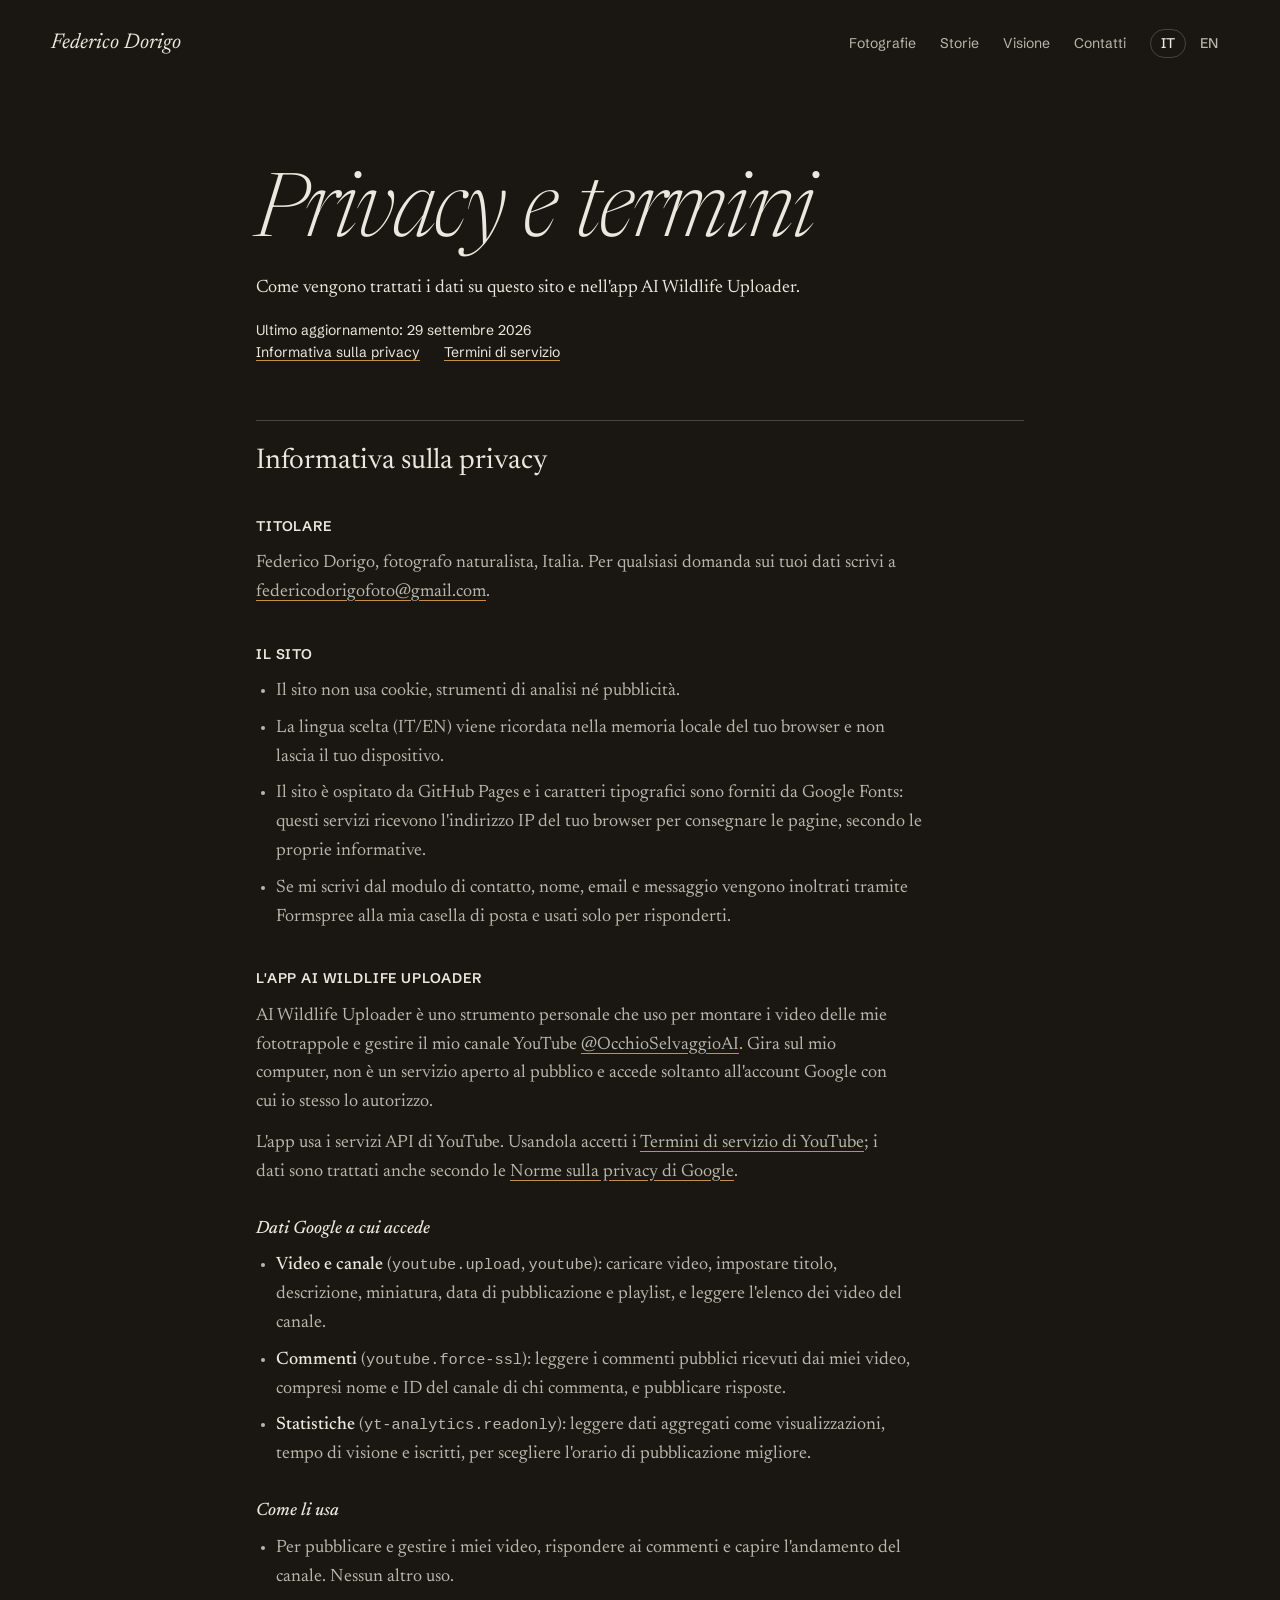
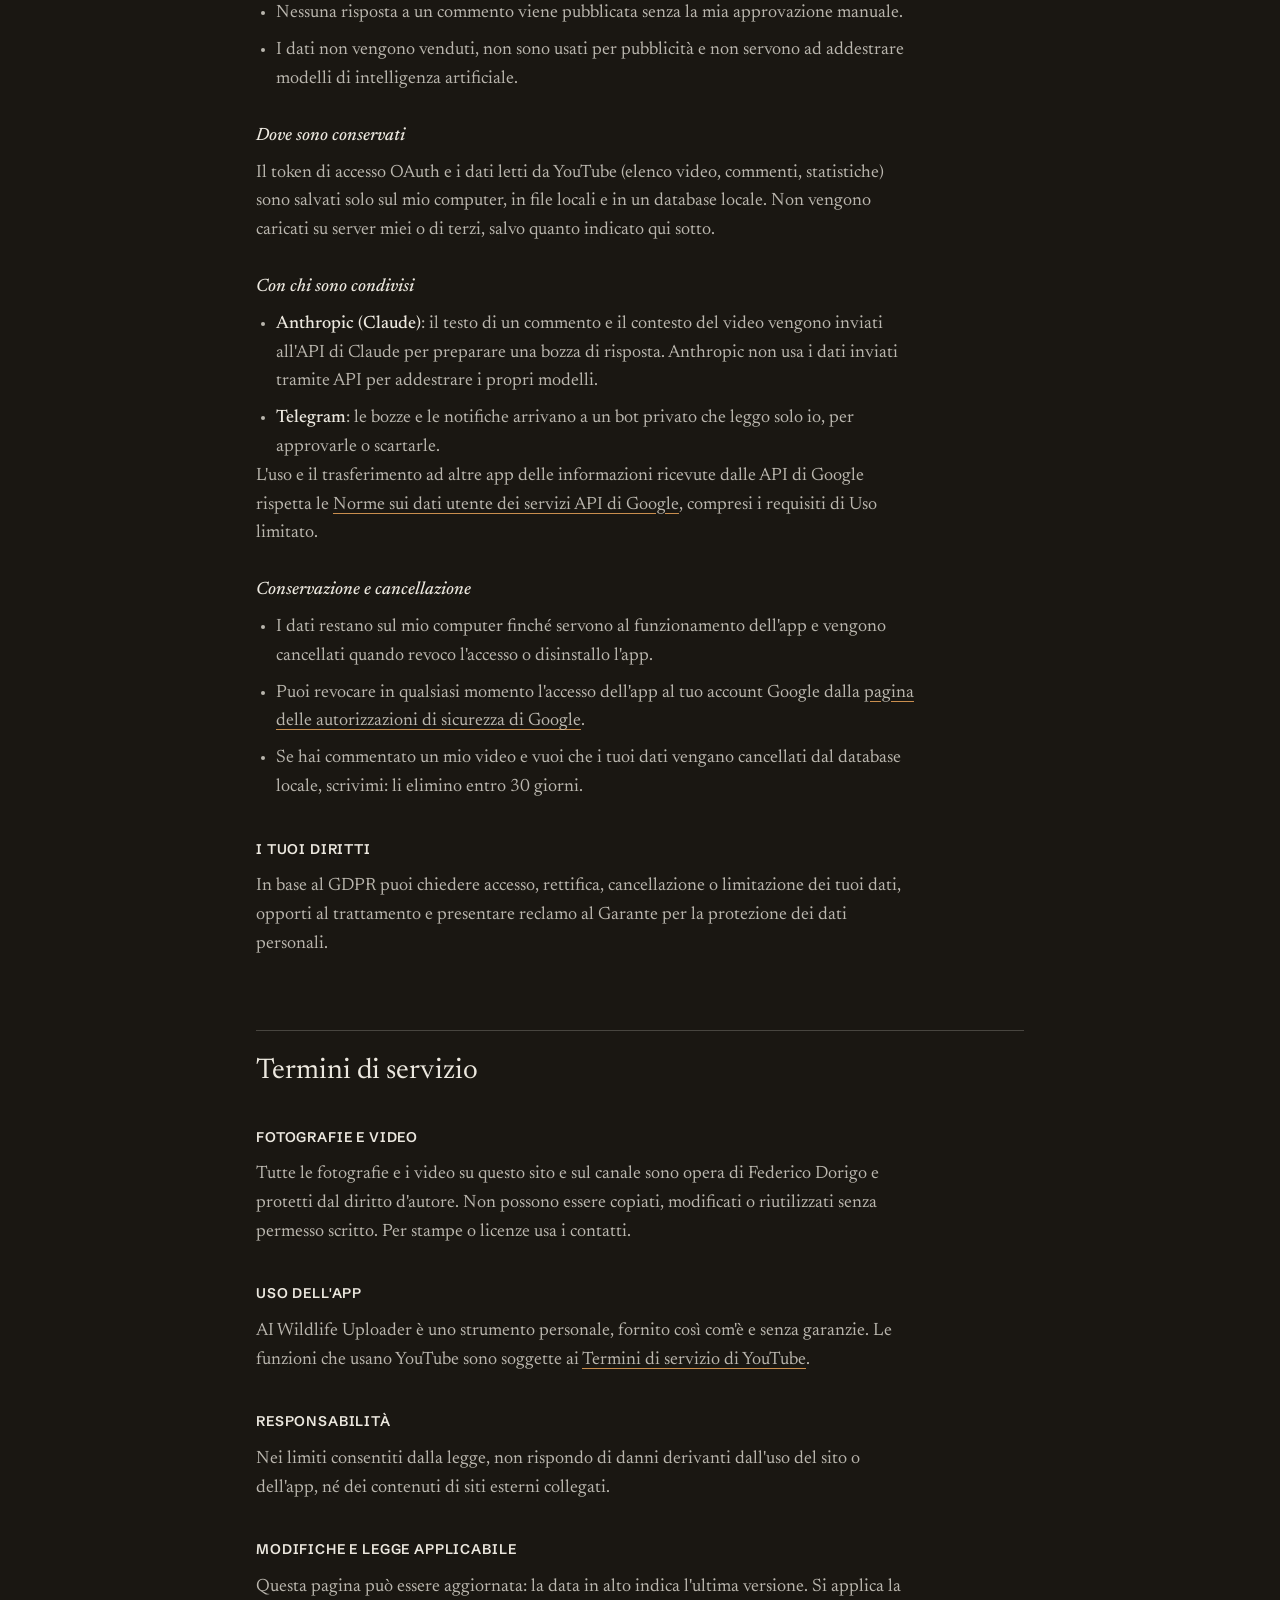
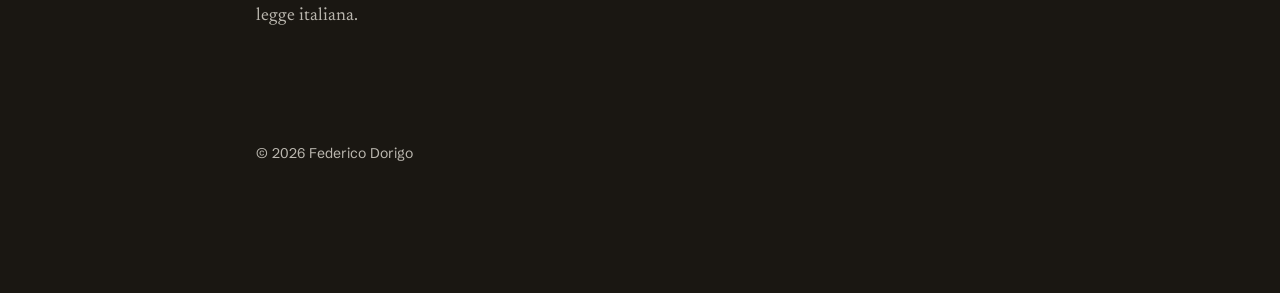
==== privacy.html @ f035ac6f "Add privacy policy and terms of service page Co-Authored-By: Claude Opus 5.5 <noreply@anthropic.com>" ====
<!DOCTYPE html>
<html lang="it" data-title-en="Privacy and Terms | Federico Dorigo">
<head>
    <meta charset="UTF-8">
    <meta name="viewport" content="width=device-width, initial-scale=1.0">
    <title>Privacy e termini | Federico Dorigo</title>
    <meta name="description" content="Informativa sulla privacy e termini di servizio del sito di Federico Dorigo e dell'app AI Wildlife Uploader. Privacy policy and terms of service.">

    <link rel="preconnect" href="https://fonts.googleapis.com">
    <link rel="preconnect" href="https://fonts.gstatic.com" crossorigin>
    <link href="https://fonts.googleapis.com/css2?family=Newsreader:ital,opsz,wght@0,6..72,200..700;1,6..72,200..700&family=Schibsted+Grotesk:wght@400;500;600&display=swap" rel="stylesheet">

    <link rel="stylesheet" href="assets/css/style.css">
</head>
<body class="page-blog" data-tone="night">

    <header class="site-header">
        <a class="wordmark" href="index.html">Federico Dorigo</a>
        <nav class="site-nav" aria-label="Principale" data-en-aria-label="Main">
            <a href="index.html#giornata" data-en="Photographs">Fotografie</a>
            <a href="blog/blog.html" data-en="Stories">Storie</a>
            <a href="index.html#visione" data-en="About">Visione</a>
            <a href="index.html#contatti" data-en="Contact">Contatti</a>
        </nav>
        <div class="lang-switch" role="group" aria-label="Lingua" data-en-aria-label="Language">
            <button type="button" data-lang="it" aria-pressed="true">IT</button>
            <button type="button" data-lang="en" aria-pressed="false">EN</button>
        </div>
    </header>

    <!-- Italiano e inglese sono entrambi nel markup: il CSS mostra quello di <html lang> -->
    <main class="blog legal">

        <!-- ================= ITALIANO ================= -->
        <div class="legal-lang" lang="it">
            <header>
                <h1>Privacy e termini</h1>
                <p>Come vengono trattati i dati su questo sito e nell'app AI Wildlife Uploader.</p>
                <p class="legal-meta">Ultimo aggiornamento: 29 settembre 2026</p>
            </header>

            <nav class="legal-toc" aria-label="Indice">
                <a href="#privacy-it">Informativa sulla privacy</a>
                <a href="#termini-it">Termini di servizio</a>
            </nav>

            <section id="privacy-it">
                <h2>Informativa sulla privacy</h2>

                <h3>Titolare</h3>
                <p>Federico Dorigo, fotografo naturalista, Italia. Per qualsiasi domanda sui tuoi dati scrivi a <a href="mailto:federicodorigofoto@gmail.com">federicodorigofoto@gmail.com</a>.</p>

                <h3>Il sito</h3>
                <ul>
                    <li>Il sito non usa cookie, strumenti di analisi né pubblicità.</li>
                    <li>La lingua scelta (IT/EN) viene ricordata nella memoria locale del tuo browser e non lascia il tuo dispositivo.</li>
                    <li>Il sito è ospitato da GitHub Pages e i caratteri tipografici sono forniti da Google Fonts: questi servizi ricevono l'indirizzo IP del tuo browser per consegnare le pagine, secondo le proprie informative.</li>
                    <li>Se mi scrivi dal modulo di contatto, nome, email e messaggio vengono inoltrati tramite Formspree alla mia casella di posta e usati solo per risponderti.</li>
                </ul>

                <h3>L'app AI Wildlife Uploader</h3>
                <p>AI Wildlife Uploader è uno strumento personale che uso per montare i video delle mie fototrappole e gestire il mio canale YouTube <a href="https://www.youtube.com/@OcchioSelvaggioAI" target="_blank" rel="noopener noreferrer">@OcchioSelvaggioAI</a>. Gira sul mio computer, non è un servizio aperto al pubblico e accede soltanto all'account Google con cui io stesso lo autorizzo.</p>

                <p>L'app usa i servizi API di YouTube. Usandola accetti i <a href="https://www.youtube.com/t/terms" target="_blank" rel="noopener noreferrer">Termini di servizio di YouTube</a>; i dati sono trattati anche secondo le <a href="https://policies.google.com/privacy" target="_blank" rel="noopener noreferrer">Norme sulla privacy di Google</a>.</p>

                <h4>Dati Google a cui accede</h4>
                <ul>
                    <li><strong>Video e canale</strong> (<code>youtube.upload</code>, <code>youtube</code>): caricare video, impostare titolo, descrizione, miniatura, data di pubblicazione e playlist, e leggere l'elenco dei video del canale.</li>
                    <li><strong>Commenti</strong> (<code>youtube.force-ssl</code>): leggere i commenti pubblici ricevuti dai miei video, compresi nome e ID del canale di chi commenta, e pubblicare risposte.</li>
                    <li><strong>Statistiche</strong> (<code>yt-analytics.readonly</code>): leggere dati aggregati come visualizzazioni, tempo di visione e iscritti, per scegliere l'orario di pubblicazione migliore.</li>
                </ul>

                <h4>Come li usa</h4>
                <ul>
                    <li>Per pubblicare e gestire i miei video, rispondere ai commenti e capire l'andamento del canale. Nessun altro uso.</li>
                    <li>Nessuna risposta a un commento viene pubblicata senza la mia approvazione manuale.</li>
                    <li>I dati non vengono venduti, non sono usati per pubblicità e non servono ad addestrare modelli di intelligenza artificiale.</li>
                </ul>

                <h4>Dove sono conservati</h4>
                <p>Il token di accesso OAuth e i dati letti da YouTube (elenco video, commenti, statistiche) sono salvati solo sul mio computer, in file locali e in un database locale. Non vengono caricati su server miei o di terzi, salvo quanto indicato qui sotto.</p>

                <h4>Con chi sono condivisi</h4>
                <ul>
                    <li><strong>Anthropic (Claude)</strong>: il testo di un commento e il contesto del video vengono inviati all'API di Claude per preparare una bozza di risposta. Anthropic non usa i dati inviati tramite API per addestrare i propri modelli.</li>
                    <li><strong>Telegram</strong>: le bozze e le notifiche arrivano a un bot privato che leggo solo io, per approvarle o scartarle.</li>
                </ul>
                <p>L'uso e il trasferimento ad altre app delle informazioni ricevute dalle API di Google rispetta le <a href="https://developers.google.com/terms/api-services-user-data-policy" target="_blank" rel="noopener noreferrer">Norme sui dati utente dei servizi API di Google</a>, compresi i requisiti di Uso limitato.</p>

                <h4>Conservazione e cancellazione</h4>
                <ul>
                    <li>I dati restano sul mio computer finché servono al funzionamento dell'app e vengono cancellati quando revoco l'accesso o disinstallo l'app.</li>
                    <li>Puoi revocare in qualsiasi momento l'accesso dell'app al tuo account Google dalla <a href="https://security.google.com/settings/security/permissions" target="_blank" rel="noopener noreferrer">pagina delle autorizzazioni di sicurezza di Google</a>.</li>
                    <li>Se hai commentato un mio video e vuoi che i tuoi dati vengano cancellati dal database locale, scrivimi: li elimino entro 30 giorni.</li>
                </ul>

                <h3>I tuoi diritti</h3>
                <p>In base al GDPR puoi chiedere accesso, rettifica, cancellazione o limitazione dei tuoi dati, opporti al trattamento e presentare reclamo al Garante per la protezione dei dati personali.</p>
            </section>

            <section id="termini-it">
                <h2>Termini di servizio</h2>

                <h3>Fotografie e video</h3>
                <p>Tutte le fotografie e i video su questo sito e sul canale sono opera di Federico Dorigo e protetti dal diritto d'autore. Non possono essere copiati, modificati o riutilizzati senza permesso scritto. Per stampe o licenze usa i contatti.</p>

                <h3>Uso dell'app</h3>
                <p>AI Wildlife Uploader è uno strumento personale, fornito così com'è e senza garanzie. Le funzioni che usano YouTube sono soggette ai <a href="https://www.youtube.com/t/terms" target="_blank" rel="noopener noreferrer">Termini di servizio di YouTube</a>.</p>

                <h3>Responsabilità</h3>
                <p>Nei limiti consentiti dalla legge, non rispondo di danni derivanti dall'uso del sito o dell'app, né dei contenuti di siti esterni collegati.</p>

                <h3>Modifiche e legge applicabile</h3>
                <p>Questa pagina può essere aggiornata: la data in alto indica l'ultima versione. Si applica la legge italiana.</p>
            </section>
        </div>

        <!-- ================= ENGLISH ================= -->
        <div class="legal-lang" lang="en">
            <header>
                <h1>Privacy and terms</h1>
                <p>How data is handled on this website and in the AI Wildlife Uploader app.</p>
                <p class="legal-meta">Last updated: 29 September 2026</p>
            </header>

            <nav class="legal-toc" aria-label="Contents">
                <a href="#privacy-en">Privacy policy</a>
                <a href="#terms-en">Terms of service</a>
            </nav>

            <section id="privacy-en">
                <h2>Privacy policy</h2>

                <h3>Data controller</h3>
                <p>Federico Dorigo, wildlife photographer, Italy. For any question about your data, write to <a href="mailto:federicodorigofoto@gmail.com">federicodorigofoto@gmail.com</a>.</p>

                <h3>The website</h3>
                <ul>
                    <li>The website uses no cookies, analytics or advertising.</li>
                    <li>Your language choice (IT/EN) is remembered in your browser's local storage and never leaves your device.</li>
                    <li>The site is hosted on GitHub Pages and its fonts are served by Google Fonts: these services receive your browser's IP address to deliver the pages, under their own privacy policies.</li>
                    <li>If you write to me through the contact form, your name, email and message are forwarded to my inbox via Formspree and used only to reply to you.</li>
                </ul>

                <h3>The AI Wildlife Uploader app</h3>
                <p>AI Wildlife Uploader is a personal tool I use to edit my camera-trap videos and manage my YouTube channel <a href="https://www.youtube.com/@OcchioSelvaggioAI" target="_blank" rel="noopener noreferrer">@OcchioSelvaggioAI</a>. It runs on my own computer, is not a public service, and only accesses the Google account I authorize it with myself.</p>

                <p>The app uses YouTube API Services. By using it you agree to be bound by the <a href="https://www.youtube.com/t/terms" target="_blank" rel="noopener noreferrer">YouTube Terms of Service</a>; data is also handled under the <a href="https://policies.google.com/privacy" target="_blank" rel="noopener noreferrer">Google Privacy Policy</a>.</p>

                <h4>Google data it accesses</h4>
                <ul>
                    <li><strong>Videos and channel</strong> (<code>youtube.upload</code>, <code>youtube</code>): upload videos, set title, description, thumbnail, publish time and playlists, and read the channel's list of videos.</li>
                    <li><strong>Comments</strong> (<code>youtube.force-ssl</code>): read public comments left on my videos, including the commenter's display name and channel ID, and post replies.</li>
                    <li><strong>Statistics</strong> (<code>yt-analytics.readonly</code>): read aggregate data such as views, watch time and subscribers, to pick the best publishing time.</li>
                </ul>

                <h4>How it uses that data</h4>
                <ul>
                    <li>To publish and manage my videos, reply to comments and understand how the channel is doing. Nothing else.</li>
                    <li>No reply to a comment is published without my manual approval.</li>
                    <li>Data is never sold, never used for advertising and never used to train artificial intelligence models.</li>
                </ul>

                <h4>Where it is stored</h4>
                <p>The OAuth access token and the data read from YouTube (video list, comments, statistics) are stored only on my computer, in local files and a local database. They are not uploaded to my own or third-party servers, except as described below.</p>

                <h4>Who it is shared with</h4>
                <ul>
                    <li><strong>Anthropic (Claude)</strong>: the text of a comment and the context of the video are sent to the Claude API to draft a reply. Anthropic does not use data sent through its API to train its models.</li>
                    <li><strong>Telegram</strong>: drafts and notifications go to a private bot that only I read, so I can approve or discard them.</li>
                </ul>
                <p>The app's use and transfer to any other app of information received from Google APIs will adhere to the <a href="https://developers.google.com/terms/api-services-user-data-policy" target="_blank" rel="noopener noreferrer">Google API Services User Data Policy</a>, including the Limited Use requirements.</p>

                <h4>Retention and deletion</h4>
                <ul>
                    <li>Data stays on my computer for as long as the app needs it, and is deleted when I revoke access or uninstall the app.</li>
                    <li>You can revoke the app's access to your Google account at any time from the <a href="https://security.google.com/settings/security/permissions" target="_blank" rel="noopener noreferrer">Google security settings page</a>.</li>
                    <li>If you commented on one of my videos and want your data removed from the local database, write to me: I will delete it within 30 days.</li>
                </ul>

                <h3>Your rights</h3>
                <p>Under the GDPR you can request access to, correction, deletion or restriction of your data, object to its processing, and lodge a complaint with the Italian data protection authority (Garante per la protezione dei dati personali).</p>
            </section>

            <section id="terms-en">
                <h2>Terms of service</h2>

                <h3>Photographs and videos</h3>
                <p>All photographs and videos on this website and on the channel are the work of Federico Dorigo and protected by copyright. They may not be copied, altered or reused without written permission. For prints or licensing, use the contact details.</p>

                <h3>Use of the app</h3>
                <p>AI Wildlife Uploader is a personal tool, provided as is and without warranty. Features that use YouTube are subject to the <a href="https://www.youtube.com/t/terms" target="_blank" rel="noopener noreferrer">YouTube Terms of Service</a>.</p>

                <h3>Liability</h3>
                <p>To the extent permitted by law, I am not liable for damages arising from use of the website or the app, nor for the content of linked external sites.</p>

                <h3>Changes and governing law</h3>
                <p>This page may be updated: the date at the top shows the latest version. Italian law applies.</p>
            </section>
        </div>

        <p class="colophon">&copy; 2026 Federico Dorigo</p>
    </main>

    <script src="assets/js/script.js"></script>
</body>
</html>
---- assets/css/style.css ----
/* ==========================================
   TOKEN
   La pagina segue la luce delle fotografie:
   nebbia, prato, foglie secche, tramonto, notte.
   ========================================== */
:root {
    --fog: #26313B;
    --moss: #2F3A26;
    --rust: #5A3320;
    --dusk: #5E4019;
    --night: #1A1712;
    --paper: #ECE8DF;
    --amber: #C98E4E;

    --bg: var(--fog);
    --text: var(--paper);
    --text-soft: color-mix(in srgb, var(--paper) 76%, transparent);
    --rule: color-mix(in srgb, var(--paper) 22%, transparent);

    --serif: 'Newsreader', Georgia, serif;
    --sans: 'Schibsted Grotesk', system-ui, sans-serif;

    /* Scala tipografica (quarta giusta, 1.333) */
    --fs-small: 0.875rem;
    --fs-body: 1.125rem;
    --fs-lead: 1.333rem;
    --fs-h3: 1.777rem;
    --fs-display: clamp(3.5rem, 11vw, 9rem);

    --gutter: clamp(16px, 4vw, 56px);
    --measure: 1320px;
    --tone-duration: 1.6s;
}

/* Registrata come colore, così il cambio di tono sfuma anche nei gradienti */
@property --bg {
    syntax: '<color>';
    inherits: true;
    initial-value: #26313B;
}

body[data-tone="fog"]   { --bg: var(--fog); }
body[data-tone="moss"]  { --bg: var(--moss); }
body[data-tone="rust"]  { --bg: var(--rust); }
body[data-tone="dusk"]  { --bg: var(--dusk); }
body[data-tone="night"] { --bg: var(--night); }

*, *::before, *::after { box-sizing: border-box; }

* { margin: 0; }

html {
    scroll-behavior: smooth;
    -webkit-text-size-adjust: 100%;
}

body {
    background-color: var(--bg);
    color: var(--text);
    font-family: var(--serif);
    font-size: var(--fs-body);
    font-optical-sizing: auto;
    line-height: 1.6;
    overflow-x: hidden;
    transition: --bg var(--tone-duration) ease;
}

img { display: block; max-width: 100%; height: auto; }

a { color: inherit; }

:focus-visible {
    outline: 2px solid var(--paper);
    outline-offset: 4px;
}

.skip-link {
    position: absolute;
    left: var(--gutter);
    top: -100px;
    z-index: 100;
    padding: 0.5rem 1rem;
    background: var(--paper);
    color: var(--night);
    font-family: var(--sans);
    font-size: var(--fs-small);
}

.skip-link:focus { top: 1rem; }

/* ==========================================
   INTESTAZIONE
   ========================================== */
.site-header {
    position: absolute;
    inset: 0 0 auto 0;
    z-index: 10;
    display: grid;
    grid-template-columns: 1fr auto;
    grid-template-areas:
        "mark lang"
        "nav  nav";
    gap: 0.75rem 1.5rem;
    align-items: baseline;
    padding: 1.25rem var(--gutter);
    font-family: var(--sans);
    font-size: var(--fs-small);
}

@media (min-width: 760px) {
    .site-header {
        grid-template-columns: 1fr auto auto;
        grid-template-areas: "mark nav lang";
        padding-top: 1.75rem;
    }
}

.wordmark {
    grid-area: mark;
    font-family: var(--serif);
    font-size: var(--fs-lead);
    font-style: italic;
    text-decoration: none;
    line-height: 1;
}

.site-nav {
    grid-area: nav;
    display: flex;
    flex-wrap: wrap;
    gap: 0.25rem 1.5rem;
}

.site-nav a {
    color: var(--text-soft);
    text-decoration: none;
    padding-block: 0.25rem;
}

.site-nav a:hover,
.site-nav a[aria-current="page"] {
    color: var(--text);
    text-decoration: underline;
    text-decoration-color: var(--amber);
    text-underline-offset: 0.35em;
}

.lang-switch {
    grid-area: lang;
    display: flex;
    gap: 0.25rem;
}

.lang-switch button {
    font: inherit;
    font-weight: 500;
    color: var(--text-soft);
    background: none;
    border: 1px solid transparent;
    border-radius: 999px;
    padding: 0.15rem 0.6rem;
    cursor: pointer;
}

.lang-switch button[aria-pressed="true"] {
    color: var(--text);
    border-color: var(--rule);
}

/* ==========================================
   INGRESSO
   ========================================== */
.hero {
    position: relative;
    min-height: max(560px, 100svh);
    display: flex;
    align-items: flex-end;
    overflow: hidden;
}

.hero-img {
    position: absolute;
    inset: 0;
    width: 100%;
    height: 100%;
    object-fit: cover;
    object-position: 55% 50%;
}

/* La foto sfuma nel colore della pagina, così la nebbia continua sotto */
.hero::after {
    content: '';
    position: absolute;
    inset: 0;
    background:
        linear-gradient(to top, var(--bg) 0%, color-mix(in srgb, var(--bg) 55%, transparent) 30%, transparent 60%),
        linear-gradient(to bottom, color-mix(in srgb, var(--fog) 60%, transparent) 0%, transparent 25%);
}

.hero-text {
    position: relative;
    z-index: 1;
    width: 100%;
    max-width: calc(var(--measure) + 2 * var(--gutter));
    margin-inline: auto;
    padding: 0 var(--gutter) clamp(2.5rem, 7vw, 5rem);
}

.hero h1 {
    font-size: var(--fs-display);
    font-weight: 250;
    font-variation-settings: "opsz" 72;
    line-height: 0.92;
    letter-spacing: -0.025em;
    margin-bottom: 1.5rem;
}

.hero-lede {
    font-size: var(--fs-lead);
    line-height: 1.4;
    max-width: 30ch;
    margin-bottom: 2rem;
}

.field-note {
    font-style: italic;
    font-size: var(--fs-small);
    color: var(--text-soft);
    line-height: 1.5;
}

/* ==========================================
   LA GIORNATA
   ========================================== */
.chapter {
    max-width: calc(var(--measure) + 2 * var(--gutter));
    margin-inline: auto;
    padding: clamp(5rem, 12vw, 10rem) var(--gutter) 0;
}

.chapter-head {
    display: flex;
    flex-wrap: wrap;
    align-items: baseline;
    justify-content: space-between;
    gap: 0.5rem 2rem;
    margin-bottom: clamp(1.5rem, 3vw, 2.5rem);
}

.chapter-head h2 {
    font-size: var(--fs-display);
    font-weight: 250;
    font-style: italic;
    font-variation-settings: "opsz" 72;
    line-height: 0.9;
    letter-spacing: -0.03em;
}

.chapter-head p {
    font-size: var(--fs-lead);
    color: var(--text-soft);
    max-width: 28ch;
}

.photo-open {
    display: block;
    width: 100%;
    padding: 0;
    border: 0;
    background: color-mix(in srgb, var(--paper) 6%, transparent);
    cursor: zoom-in;
}

.photo-open img {
    width: 100%;
    aspect-ratio: 3 / 2;
    object-fit: cover;
}

.photo figcaption {
    display: flex;
    flex-direction: column;
    padding-top: 0.875rem;
    max-width: 60ch;
}

.photo-title {
    font-size: var(--fs-body);
    line-height: 1.35;
}

.photo-species {
    font-size: var(--fs-small);
    color: var(--text-soft);
}

.photo--lead figcaption { padding-top: 1.125rem; }

.photo--lead .photo-title { font-size: var(--fs-lead); }

.photo-row {
    display: grid;
    grid-template-columns: 1fr;
    gap: 2.5rem var(--gutter);
    margin-top: clamp(2.5rem, 6vw, 5rem);
}

@media (min-width: 700px) {
    .photo-row { grid-template-columns: repeat(3, 1fr); }
}

/* ==========================================
   VISIONE
   ========================================== */
.about {
    padding: clamp(7rem, 16vw, 13rem) var(--gutter) clamp(4rem, 10vw, 8rem);
}

.about-inner {
    max-width: 38rem;
    margin-inline: auto;
}

.about h2 {
    font-size: clamp(2rem, 4.5vw, 3rem);
    font-weight: 300;
    font-variation-settings: "opsz" 60;
    line-height: 1.1;
    letter-spacing: -0.015em;
    margin-bottom: 2rem;
}

.about p {
    line-height: 1.7;
}

.about blockquote {
    margin-top: 2rem;
    padding-left: 1.25rem;
    border-left: 1px solid var(--amber);
}

.about blockquote p {
    font-style: italic;
    font-size: var(--fs-lead);
    line-height: 1.45;
    color: var(--text-soft);
}

/* ==========================================
   CONTATTI
   ========================================== */
.contact {
    border-top: 1px solid var(--rule);
    padding: clamp(4rem, 10vw, 8rem) var(--gutter) 2rem;
}

.contact-inner {
    max-width: var(--measure);
    margin-inline: auto;
    display: grid;
    grid-template-columns: 1fr;
    gap: 3.5rem;
}

@media (min-width: 860px) {
    .contact-inner { grid-template-columns: 1fr 1fr; gap: var(--gutter); }
}

.contact h2 {
    font-size: clamp(2.5rem, 6vw, 4.5rem);
    font-weight: 250;
    font-style: italic;
    font-variation-settings: "opsz" 72;
    line-height: 1;
    letter-spacing: -0.02em;
    margin-bottom: 1.25rem;
}

.contact-info > p {
    font-size: var(--fs-lead);
    line-height: 1.45;
    color: var(--text-soft);
    max-width: 30ch;
    margin-bottom: 2.5rem;
}

.contact-list {
    display: grid;
    gap: 1rem;
}

.contact-list div {
    display: grid;
    grid-template-columns: 7rem 1fr;
    gap: 1rem;
    align-items: baseline;
}

.contact-list dt {
    font-family: var(--sans);
    font-size: var(--fs-small);
    color: var(--text-soft);
}

.contact-list a {
    text-decoration-color: var(--amber);
    text-underline-offset: 0.3em;
    overflow-wrap: anywhere;
}

.contact-form {
    display: flex;
    flex-direction: column;
    font-family: var(--sans);
    font-size: var(--fs-small);
}

.contact-form label {
    color: var(--text-soft);
    margin-bottom: 0.35rem;
}

.contact-form input,
.contact-form textarea {
    font-family: var(--serif);
    font-size: var(--fs-body);
    color: var(--text);
    background: transparent;
    border: 0;
    border-bottom: 1px solid var(--rule);
    border-radius: 0;
    padding: 0.4rem 0 0.6rem;
    margin-bottom: 1.75rem;
    resize: vertical;
}

.contact-form input:focus-visible,
.contact-form textarea:focus-visible {
    outline: none;
    border-bottom-color: var(--paper);
    box-shadow: 0 1px 0 0 var(--paper);
}

.btn {
    align-self: flex-start;
    font-family: var(--sans);
    font-size: var(--fs-small);
    font-weight: 600;
    color: var(--night);
    background: var(--paper);
    border: 0;
    border-radius: 999px;
    padding: 0.8rem 1.6rem;
    cursor: pointer;
}

.btn:hover { background: var(--amber); }

.colophon {
    max-width: var(--measure);
    margin: clamp(4rem, 10vw, 7rem) auto 0;
    font-family: var(--sans);
    font-size: var(--fs-small);
    color: var(--text-soft);
}

/* ==========================================
   LIGHTBOX
   ========================================== */
.lightbox {
    width: 100vw;
    max-width: 100vw;
    height: 100dvh;
    max-height: 100dvh;
    padding: var(--gutter);
    border: 0;
    background: color-mix(in srgb, var(--night) 97%, transparent);
    color: var(--paper);
}

.lightbox[open] {
    display: grid;
    grid-template-rows: 1fr auto auto;
    justify-items: center;
    gap: 1rem;
}

.lightbox::backdrop { background: var(--night); }

.lightbox-img {
    min-height: 0;
    max-width: 100%;
    max-height: 100%;
    object-fit: contain;
    align-self: center;
}

.lightbox-caption {
    font-size: var(--fs-body);
    text-align: center;
}

.lightbox-caption span { color: var(--text-soft); font-size: var(--fs-small); }

.lightbox-controls {
    display: flex;
    gap: 0.5rem;
    font-family: var(--sans);
    font-size: var(--fs-small);
}

.lightbox-controls button {
    font: inherit;
    color: var(--paper);
    background: none;
    border: 1px solid var(--rule);
    border-radius: 999px;
    padding: 0.45rem 1rem;
    cursor: pointer;
}

.lightbox-controls button:hover { border-color: var(--paper); }

/* ==========================================
   STORIE (blog)
   ========================================== */
.page-blog .site-header { position: static; }

.blog {
    max-width: calc(48rem + 2 * var(--gutter));
    margin-inline: auto;
    padding: clamp(3rem, 8vw, 6rem) var(--gutter) clamp(5rem, 10vw, 8rem);
}

.blog > header { margin-bottom: clamp(3rem, 6vw, 4.5rem); }

.blog h1 {
    font-size: clamp(3rem, 8vw, 5.5rem);
    font-weight: 250;
    font-style: italic;
    font-variation-settings: "opsz" 72;
    line-height: 0.95;
    letter-spacing: -0.025em;
    margin-bottom: 1rem;
}

.blog > header p {
    font-size: var(--fs-lead);
    color: var(--text-soft);
}

.post {
    border-top: 1px solid var(--rule);
    padding-top: 1.5rem;
}

.post time {
    font-family: var(--sans);
    font-size: var(--fs-small);
    color: var(--text-soft);
}

.post h2 {
    font-size: var(--fs-h3);
    font-weight: 400;
    line-height: 1.2;
    margin: 0.5rem 0 0.75rem;
}

.post h2 a { text-decoration: none; }

.post h2 a:hover {
    text-decoration: underline;
    text-decoration-color: var(--amber);
    text-underline-offset: 0.2em;
}

.post p { color: var(--text-soft); max-width: 60ch; }

/* ==========================================
   PRIVACY E TERMINI
   Entrambe le lingue sono nel markup: si vede quella di <html lang>.
   ========================================== */
html:not([lang="en"]) .legal-lang[lang="en"],
html[lang="en"] .legal-lang[lang="it"] { display: none; }

.legal .legal-meta {
    font-family: var(--sans);
    font-size: var(--fs-small);
    margin-top: 1rem;
}

.legal-toc {
    display: flex;
    flex-wrap: wrap;
    gap: 0.5rem 1.5rem;
    font-family: var(--sans);
    font-size: var(--fs-small);
    margin-bottom: clamp(2.5rem, 5vw, 3.5rem);
}

.legal section {
    border-top: 1px solid var(--rule);
    padding-top: 1.5rem;
    margin-bottom: clamp(3rem, 6vw, 4.5rem);
    scroll-margin-top: 2rem;
}

.legal h2 {
    font-size: var(--fs-h3);
    font-weight: 400;
    line-height: 1.2;
    margin-bottom: 1.5rem;
}

.legal h3 {
    font-family: var(--sans);
    font-size: var(--fs-small);
    font-weight: 600;
    letter-spacing: 0.06em;
    text-transform: uppercase;
    margin: 2.25rem 0 0.75rem;
}

.legal h4 {
    font-size: var(--fs-body);
    font-weight: 500;
    font-style: italic;
    margin: 1.75rem 0 0.5rem;
}

.legal section p,
.legal section li {
    color: var(--text-soft);
    max-width: 65ch;
}

.legal section p + p { margin-top: 0.75rem; }

.legal ul {
    padding-left: 1.25rem;
    display: grid;
    gap: 0.5rem;
}

.legal strong { color: var(--text); font-weight: 500; }

.legal code {
    font-family: ui-monospace, Consolas, monospace;
    font-size: 0.85em;
    overflow-wrap: anywhere;
}

.legal a { text-decoration-color: var(--amber); text-underline-offset: 0.2em; }

.colophon a { color: inherit; }

/* ==========================================
   MOVIMENTO RIDOTTO
   ========================================== */
@media (prefers-reduced-motion: reduce) {
    html { scroll-behavior: auto; }
    body { transition: none; }
}
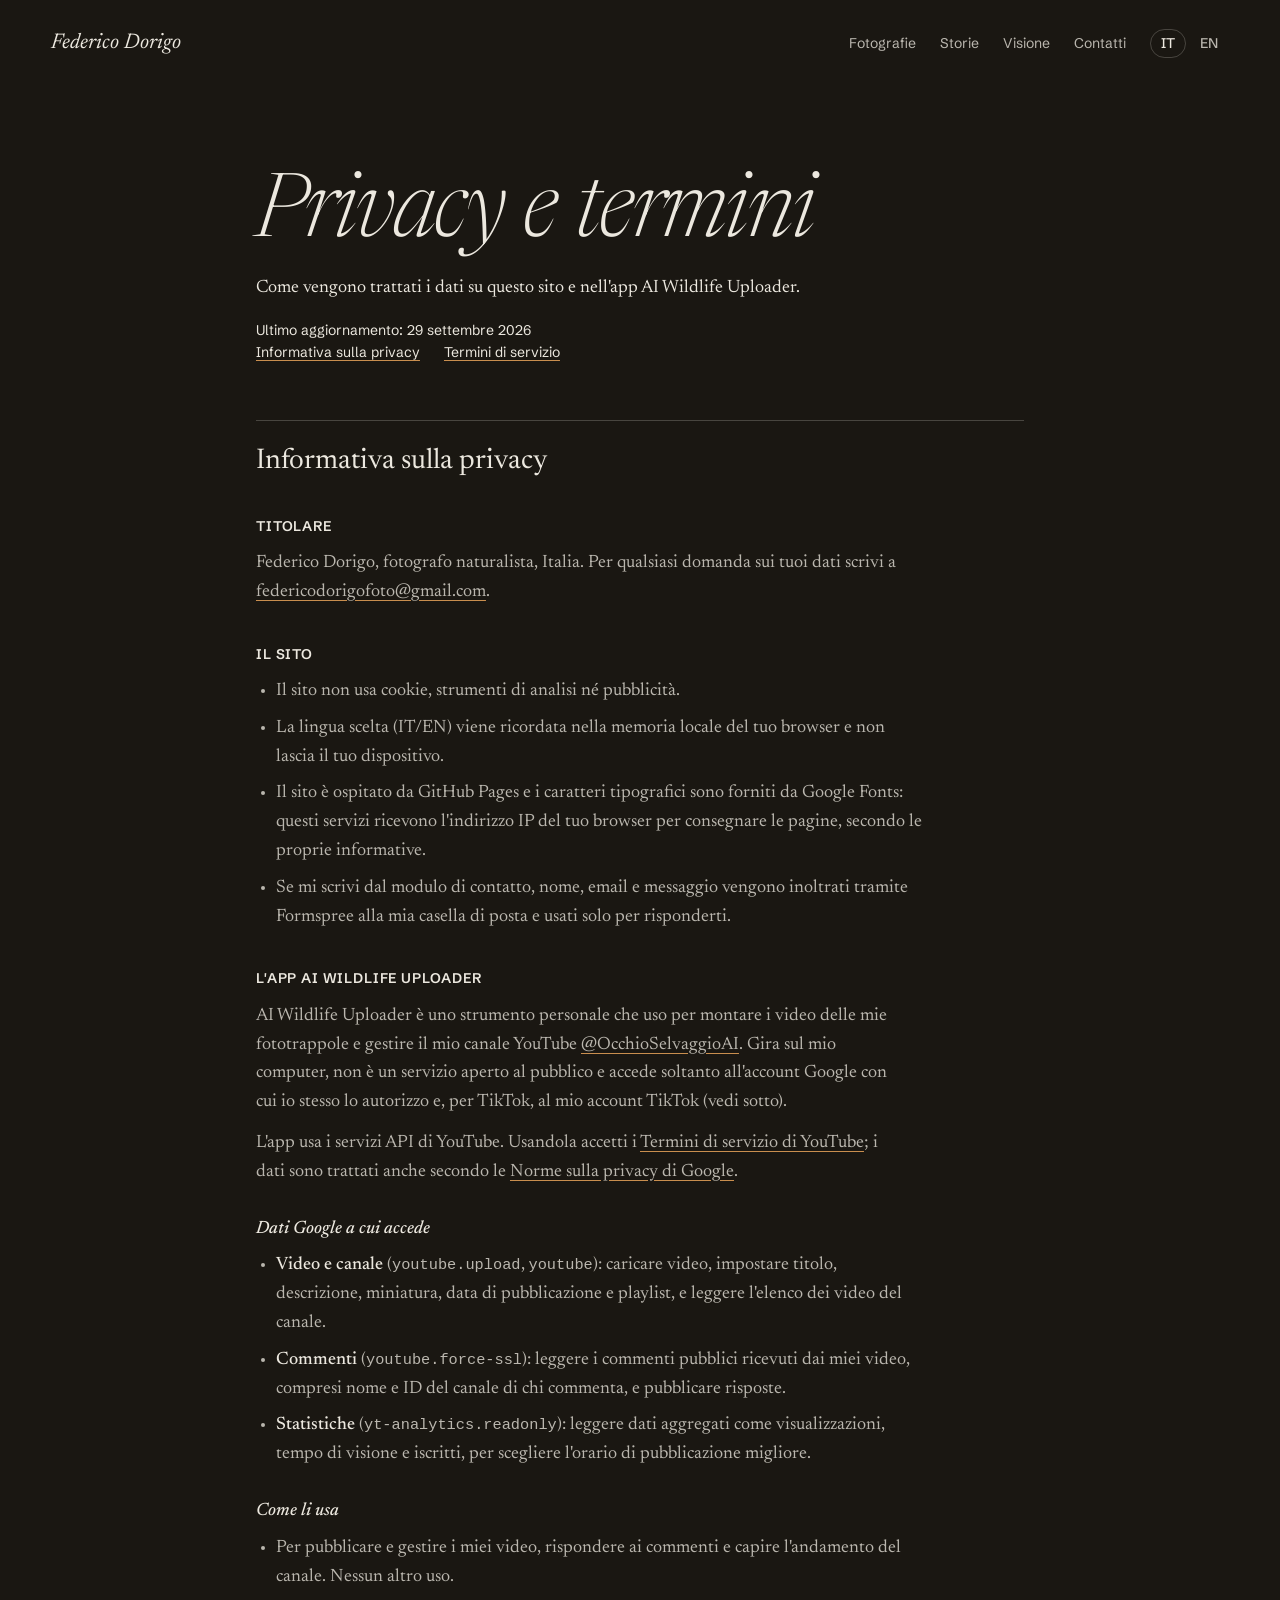
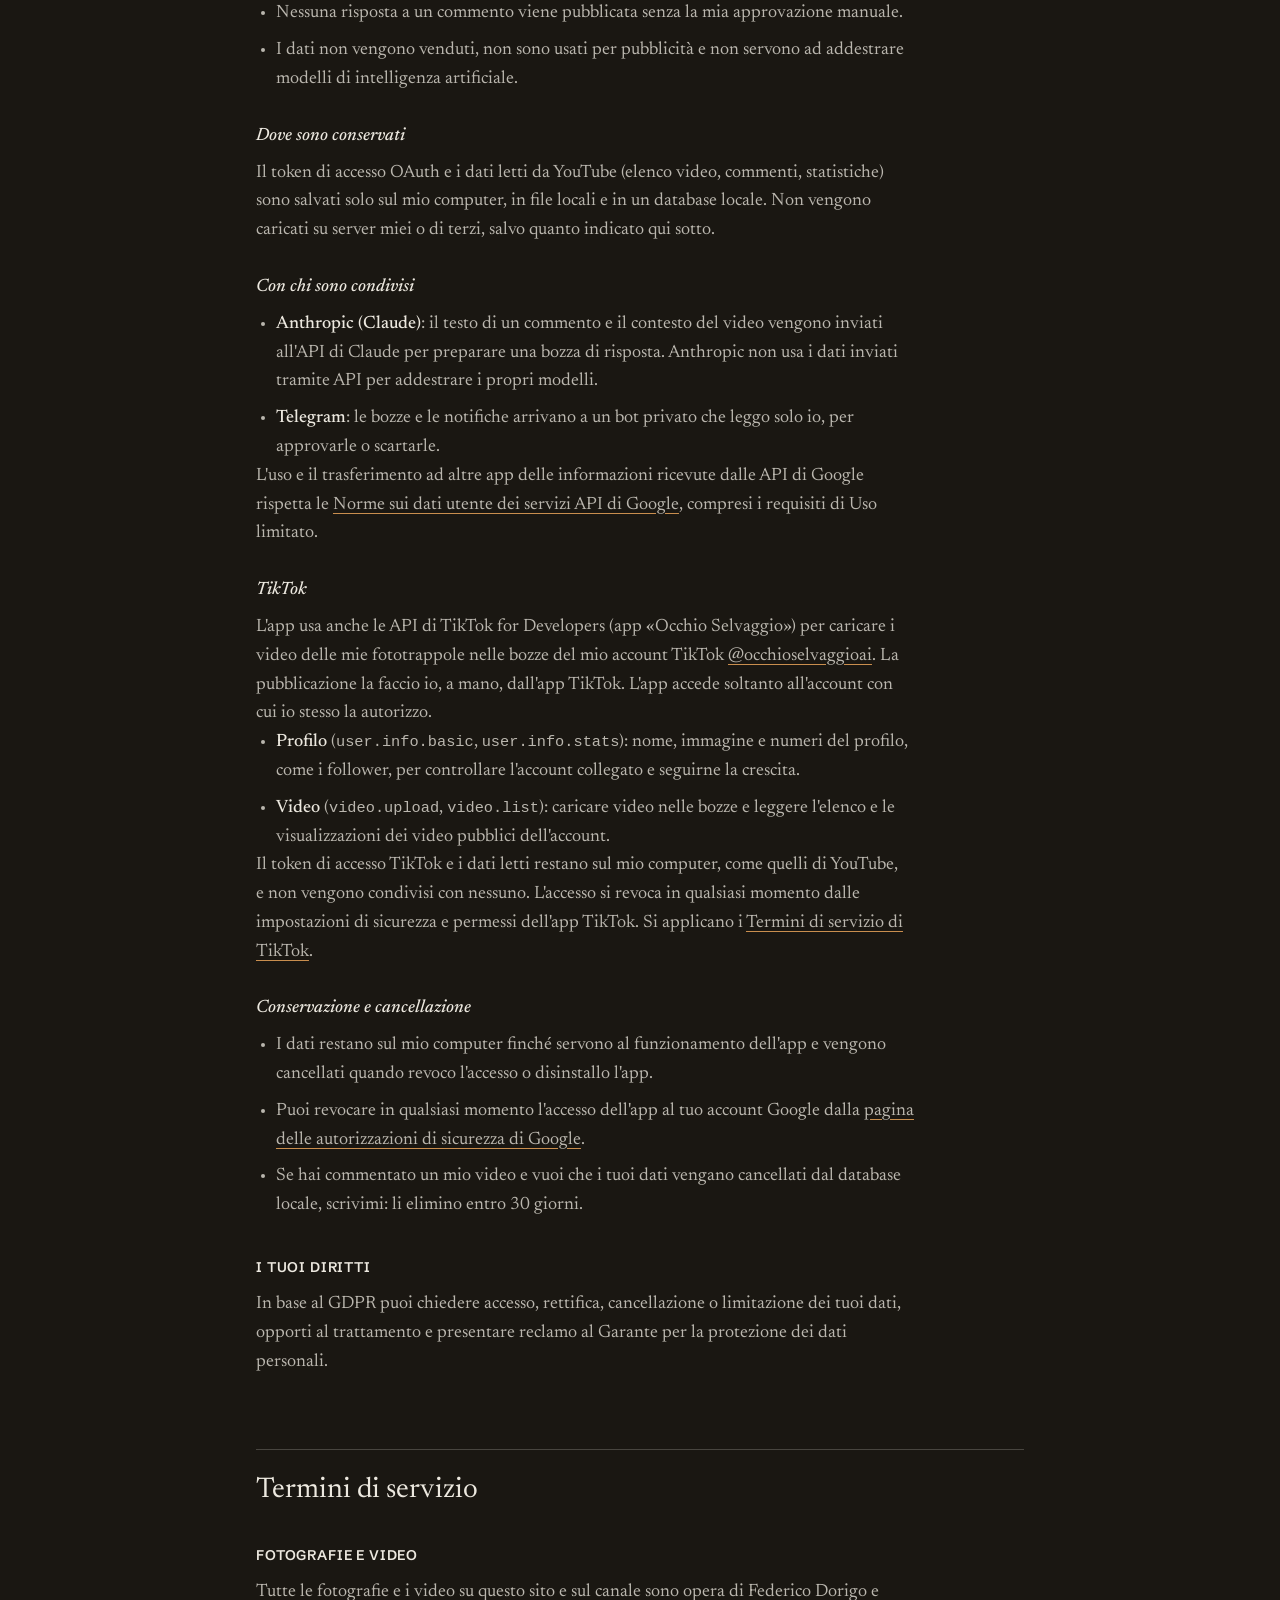
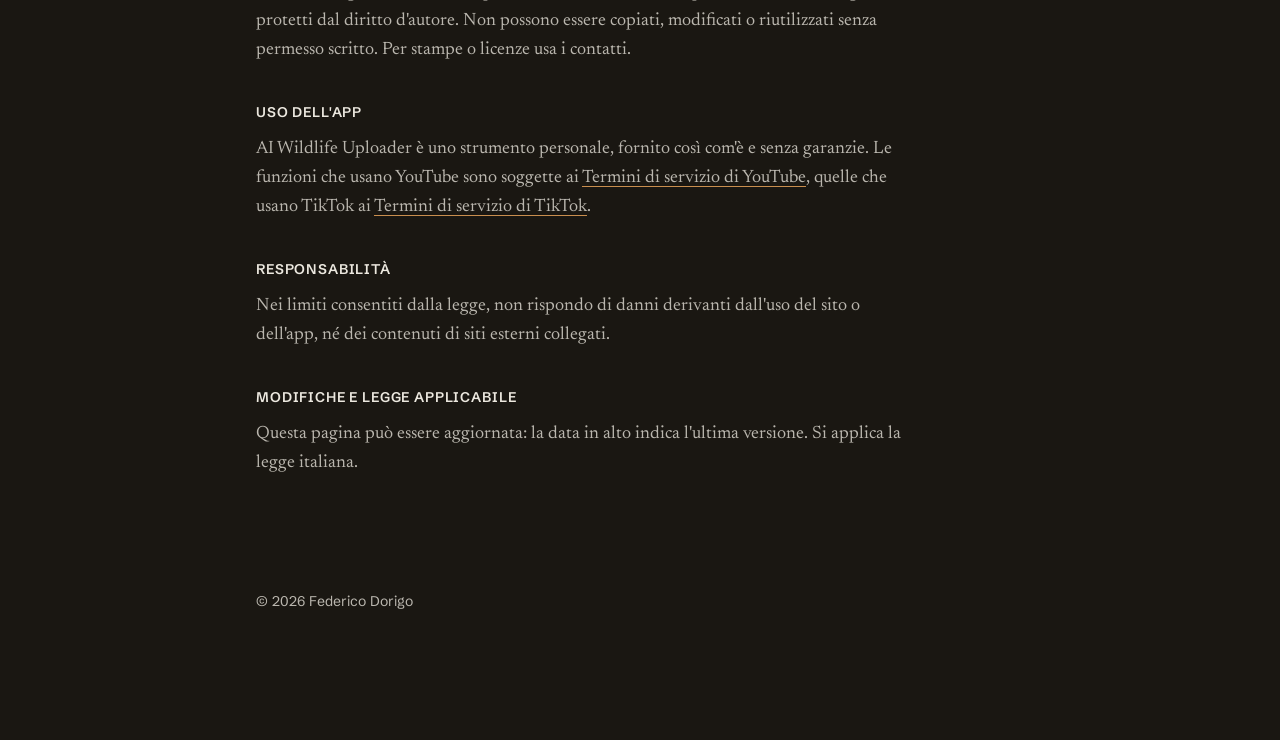
==== commit 89a51c7b: "feat: pagina di ritorno per il collegamento TikTok, privacy aggiornata con TikTok Co-Authored-By: Cl" ====
--- a/privacy.html
+++ b/privacy.html
@@ -59,7 +59,7 @@
                 </ul>
 
                 <h3>L'app AI Wildlife Uploader</h3>
-                <p>AI Wildlife Uploader è uno strumento personale che uso per montare i video delle mie fototrappole e gestire il mio canale YouTube <a href="https://www.youtube.com/@OcchioSelvaggioAI" target="_blank" rel="noopener noreferrer">@OcchioSelvaggioAI</a>. Gira sul mio computer, non è un servizio aperto al pubblico e accede soltanto all'account Google con cui io stesso lo autorizzo.</p>
+                <p>AI Wildlife Uploader è uno strumento personale che uso per montare i video delle mie fototrappole e gestire il mio canale YouTube <a href="https://www.youtube.com/@OcchioSelvaggioAI" target="_blank" rel="noopener noreferrer">@OcchioSelvaggioAI</a>. Gira sul mio computer, non è un servizio aperto al pubblico e accede soltanto all'account Google con cui io stesso lo autorizzo e, per TikTok, al mio account TikTok (vedi sotto).</p>
 
                 <p>L'app usa i servizi API di YouTube. Usandola accetti i <a href="https://www.youtube.com/t/terms" target="_blank" rel="noopener noreferrer">Termini di servizio di YouTube</a>; i dati sono trattati anche secondo le <a href="https://policies.google.com/privacy" target="_blank" rel="noopener noreferrer">Norme sulla privacy di Google</a>.</p>
 
@@ -87,6 +87,14 @@
                 </ul>
                 <p>L'uso e il trasferimento ad altre app delle informazioni ricevute dalle API di Google rispetta le <a href="https://developers.google.com/terms/api-services-user-data-policy" target="_blank" rel="noopener noreferrer">Norme sui dati utente dei servizi API di Google</a>, compresi i requisiti di Uso limitato.</p>
 
+                <h4>TikTok</h4>
+                <p>L'app usa anche le API di TikTok for Developers (app «Occhio Selvaggio») per caricare i video delle mie fototrappole nelle bozze del mio account TikTok <a href="https://www.tiktok.com/@occhioselvaggioai" target="_blank" rel="noopener noreferrer">@occhioselvaggioai</a>. La pubblicazione la faccio io, a mano, dall'app TikTok. L'app accede soltanto all'account con cui io stesso la autorizzo.</p>
+                <ul>
+                    <li><strong>Profilo</strong> (<code>user.info.basic</code>, <code>user.info.stats</code>): nome, immagine e numeri del profilo, come i follower, per controllare l'account collegato e seguirne la crescita.</li>
+                    <li><strong>Video</strong> (<code>video.upload</code>, <code>video.list</code>): caricare video nelle bozze e leggere l'elenco e le visualizzazioni dei video pubblici dell'account.</li>
+                </ul>
+                <p>Il token di accesso TikTok e i dati letti restano sul mio computer, come quelli di YouTube, e non vengono condivisi con nessuno. L'accesso si revoca in qualsiasi momento dalle impostazioni di sicurezza e permessi dell'app TikTok. Si applicano i <a href="https://www.tiktok.com/legal/terms-of-service" target="_blank" rel="noopener noreferrer">Termini di servizio di TikTok</a>.</p>
+
                 <h4>Conservazione e cancellazione</h4>
                 <ul>
                     <li>I dati restano sul mio computer finché servono al funzionamento dell'app e vengono cancellati quando revoco l'accesso o disinstallo l'app.</li>
@@ -105,7 +113,7 @@
                 <p>Tutte le fotografie e i video su questo sito e sul canale sono opera di Federico Dorigo e protetti dal diritto d'autore. Non possono essere copiati, modificati o riutilizzati senza permesso scritto. Per stampe o licenze usa i contatti.</p>
 
                 <h3>Uso dell'app</h3>
-                <p>AI Wildlife Uploader è uno strumento personale, fornito così com'è e senza garanzie. Le funzioni che usano YouTube sono soggette ai <a href="https://www.youtube.com/t/terms" target="_blank" rel="noopener noreferrer">Termini di servizio di YouTube</a>.</p>
+                <p>AI Wildlife Uploader è uno strumento personale, fornito così com'è e senza garanzie. Le funzioni che usano YouTube sono soggette ai <a href="https://www.youtube.com/t/terms" target="_blank" rel="noopener noreferrer">Termini di servizio di YouTube</a>, quelle che usano TikTok ai <a href="https://www.tiktok.com/legal/terms-of-service" target="_blank" rel="noopener noreferrer">Termini di servizio di TikTok</a>.</p>
 
                 <h3>Responsabilità</h3>
                 <p>Nei limiti consentiti dalla legge, non rispondo di danni derivanti dall'uso del sito o dell'app, né dei contenuti di siti esterni collegati.</p>
@@ -143,7 +151,7 @@
                 </ul>
 
                 <h3>The AI Wildlife Uploader app</h3>
-                <p>AI Wildlife Uploader is a personal tool I use to edit my camera-trap videos and manage my YouTube channel <a href="https://www.youtube.com/@OcchioSelvaggioAI" target="_blank" rel="noopener noreferrer">@OcchioSelvaggioAI</a>. It runs on my own computer, is not a public service, and only accesses the Google account I authorize it with myself.</p>
+                <p>AI Wildlife Uploader is a personal tool I use to edit my camera-trap videos and manage my YouTube channel <a href="https://www.youtube.com/@OcchioSelvaggioAI" target="_blank" rel="noopener noreferrer">@OcchioSelvaggioAI</a>. It runs on my own computer, is not a public service, and only accesses the Google account I authorize it with myself and, for TikTok, my TikTok account (see below).</p>
 
                 <p>The app uses YouTube API Services. By using it you agree to be bound by the <a href="https://www.youtube.com/t/terms" target="_blank" rel="noopener noreferrer">YouTube Terms of Service</a>; data is also handled under the <a href="https://policies.google.com/privacy" target="_blank" rel="noopener noreferrer">Google Privacy Policy</a>.</p>
 
@@ -171,6 +179,14 @@
                 </ul>
                 <p>The app's use and transfer to any other app of information received from Google APIs will adhere to the <a href="https://developers.google.com/terms/api-services-user-data-policy" target="_blank" rel="noopener noreferrer">Google API Services User Data Policy</a>, including the Limited Use requirements.</p>
 
+                <h4>TikTok</h4>
+                <p>The app also uses the TikTok for Developers APIs (app "Occhio Selvaggio") to upload my camera-trap videos to the drafts of my TikTok account <a href="https://www.tiktok.com/@occhioselvaggioai" target="_blank" rel="noopener noreferrer">@occhioselvaggioai</a>. I publish them myself, by hand, from the TikTok app. The app only accesses the account I authorize it with myself.</p>
+                <ul>
+                    <li><strong>Profile</strong> (<code>user.info.basic</code>, <code>user.info.stats</code>): name, picture and profile numbers such as followers, to check the connected account and follow its growth.</li>
+                    <li><strong>Videos</strong> (<code>video.upload</code>, <code>video.list</code>): upload videos as drafts and read the list and view counts of the account's public videos.</li>
+                </ul>
+                <p>The TikTok access token and the data read stay on my computer, like the YouTube ones, and are not shared with anyone. Access can be revoked at any time from the security and permissions settings of the TikTok app. The <a href="https://www.tiktok.com/legal/terms-of-service" target="_blank" rel="noopener noreferrer">TikTok Terms of Service</a> apply.</p>
+
                 <h4>Retention and deletion</h4>
                 <ul>
                     <li>Data stays on my computer for as long as the app needs it, and is deleted when I revoke access or uninstall the app.</li>
@@ -189,7 +205,7 @@
                 <p>All photographs and videos on this website and on the channel are the work of Federico Dorigo and protected by copyright. They may not be copied, altered or reused without written permission. For prints or licensing, use the contact details.</p>
 
                 <h3>Use of the app</h3>
-                <p>AI Wildlife Uploader is a personal tool, provided as is and without warranty. Features that use YouTube are subject to the <a href="https://www.youtube.com/t/terms" target="_blank" rel="noopener noreferrer">YouTube Terms of Service</a>.</p>
+                <p>AI Wildlife Uploader is a personal tool, provided as is and without warranty. Features that use YouTube are subject to the <a href="https://www.youtube.com/t/terms" target="_blank" rel="noopener noreferrer">YouTube Terms of Service</a>, features that use TikTok to the <a href="https://www.tiktok.com/legal/terms-of-service" target="_blank" rel="noopener noreferrer">TikTok Terms of Service</a>.</p>
 
                 <h3>Liability</h3>
                 <p>To the extent permitted by law, I am not liable for damages arising from use of the website or the app, nor for the content of linked external sites.</p>
